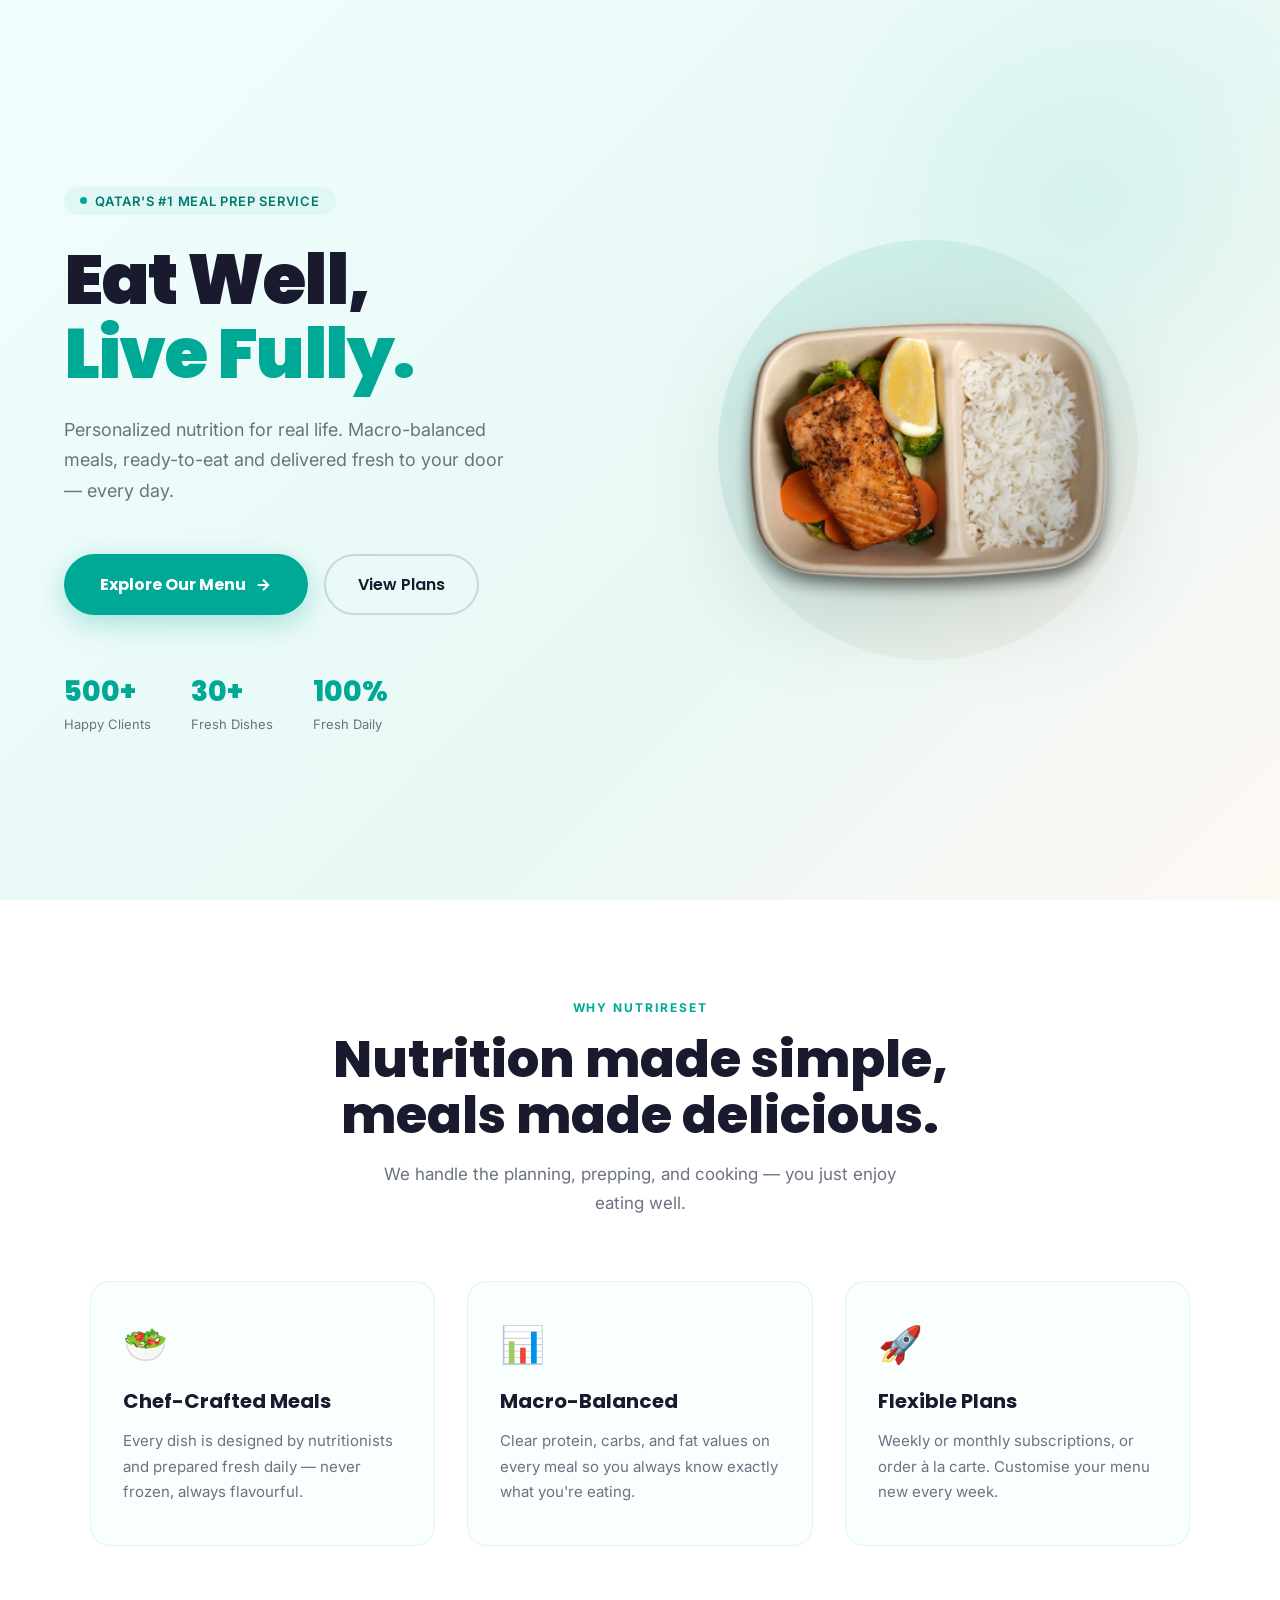
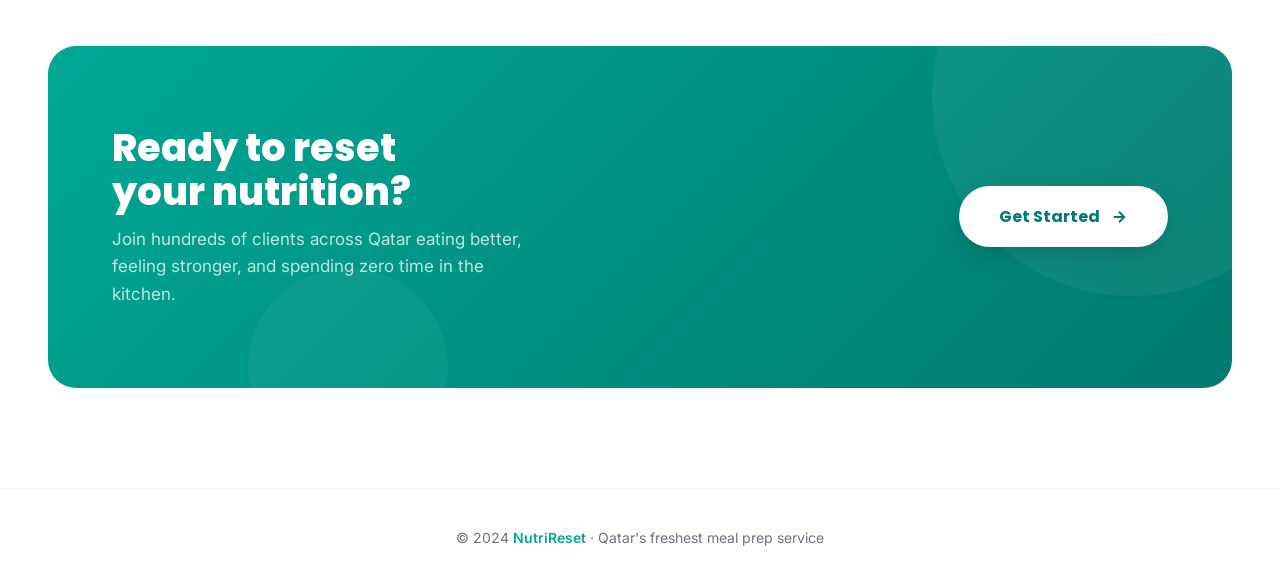
==== landing.html @ 5cccd3db "Add NutriReset landing page https://claude.ai/code/session_01FdaGLjfoJNo4gAf36YZTJv" ====
<!DOCTYPE html>
<html lang="en">
<head>
  <meta charset="UTF-8" />
  <meta name="viewport" content="width=device-width, initial-scale=1.0" />
  <title>NutriReset – Eat Well, Live Fully</title>
  <link href="https://fonts.googleapis.com/css2?family=Inter:wght@300;400;500;600;700;800&family=Poppins:wght@400;600;700;800;900&display=swap" rel="stylesheet" />
  <style>
    *, *::before, *::after { box-sizing: border-box; margin: 0; padding: 0; }

    :root {
      --teal:    #00A896;
      --teal-dk: #007A6E;
      --teal-lt: #E0F7F5;
      --orange:  #F4A261;
      --dark:    #1A1A2E;
      --gray:    #6B7280;
      --white:   #FFFFFF;
    }

    html { scroll-behavior: smooth; }

    body {
      font-family: 'Inter', sans-serif;
      color: var(--dark);
      background: var(--white);
      overflow-x: hidden;
    }

    h1, h2, h3 { font-family: 'Poppins', sans-serif; }

    /* ---- HERO ---- */
    .hero {
      min-height: 100vh;
      display: grid;
      grid-template-columns: 1fr 1fr;
      align-items: center;
      background: linear-gradient(135deg, #f0fffe 0%, #e8f8f5 60%, #fff8f3 100%);
      position: relative;
      overflow: hidden;
    }

    .hero::before {
      content: '';
      position: absolute;
      width: 600px; height: 600px;
      border-radius: 50%;
      background: radial-gradient(circle, rgba(0,168,150,0.08) 0%, transparent 70%);
      top: -100px; right: -100px;
      pointer-events: none;
    }

    .hero-content {
      padding: 100px 64px 80px;
      position: relative; z-index: 1;
    }

    .hero-tag {
      display: inline-flex;
      align-items: center;
      gap: 8px;
      background: var(--teal-lt);
      color: var(--teal-dk);
      font-size: 13px;
      font-weight: 600;
      letter-spacing: 0.06em;
      text-transform: uppercase;
      padding: 6px 16px;
      border-radius: 100px;
      margin-bottom: 28px;
    }

    .hero-tag::before {
      content: '';
      width: 7px; height: 7px;
      background: var(--teal);
      border-radius: 50%;
      animation: blink 2s infinite;
    }

    @keyframes blink {
      0%, 100% { opacity: 1; }
      50% { opacity: 0.3; }
    }

    .hero h1 {
      font-size: clamp(48px, 5.5vw, 80px);
      font-weight: 900;
      line-height: 1.05;
      letter-spacing: -1.5px;
      margin-bottom: 24px;
      color: var(--dark);
    }

    .hero h1 span { color: var(--teal); }

    .hero-sub {
      font-size: 18px;
      line-height: 1.7;
      color: var(--gray);
      max-width: 460px;
      margin-bottom: 48px;
    }

    .hero-cta {
      display: flex;
      gap: 16px;
      flex-wrap: wrap;
      margin-bottom: 56px;
    }

    .btn-primary {
      display: inline-flex;
      align-items: center;
      gap: 8px;
      background: var(--teal);
      color: var(--white);
      font-family: 'Poppins', sans-serif;
      font-size: 16px;
      font-weight: 700;
      padding: 16px 36px;
      border-radius: 100px;
      text-decoration: none;
      transition: background 0.2s, transform 0.2s, box-shadow 0.2s;
      box-shadow: 0 8px 28px rgba(0,168,150,0.3);
    }

    .btn-primary:hover {
      background: var(--teal-dk);
      transform: translateY(-2px);
      box-shadow: 0 12px 36px rgba(0,168,150,0.4);
    }

    .btn-primary svg { transition: transform 0.2s; }
    .btn-primary:hover svg { transform: translateX(4px); }

    .btn-outline {
      display: inline-flex;
      align-items: center;
      gap: 8px;
      background: transparent;
      color: var(--dark);
      font-family: 'Poppins', sans-serif;
      font-size: 16px;
      font-weight: 600;
      padding: 16px 32px;
      border-radius: 100px;
      border: 2px solid rgba(26,26,46,0.15);
      text-decoration: none;
      transition: border-color 0.2s, color 0.2s;
    }

    .btn-outline:hover { border-color: var(--teal); color: var(--teal); }

    .hero-stats {
      display: flex;
      gap: 40px;
    }

    .stat { text-align: left; }
    .stat strong {
      font-family: 'Poppins', sans-serif;
      font-size: 28px;
      font-weight: 800;
      color: var(--teal);
      display: block;
    }
    .stat span { font-size: 13px; color: var(--gray); }

    .hero-image {
      display: flex;
      align-items: center;
      justify-content: center;
      padding: 80px 64px 80px 0;
      position: relative;
    }

    .hero-image-bg {
      position: absolute;
      width: 420px; height: 420px;
      border-radius: 50%;
      background: linear-gradient(135deg, rgba(0,168,150,0.12), rgba(244,162,97,0.08));
    }

    .hero-food-photo {
      width: 100%;
      max-width: 480px;
      position: relative;
      z-index: 1;
      filter: drop-shadow(0 24px 48px rgba(0,0,0,0.14));
      animation: float 4s ease-in-out infinite;
    }

    @keyframes float {
      0%, 100% { transform: translateY(0); }
      50% { transform: translateY(-12px); }
    }

    /* ---- FEATURES ---- */
    .features {
      padding: 100px 48px;
      background: var(--white);
    }

    .features-inner {
      max-width: 1100px;
      margin: 0 auto;
      text-align: center;
    }

    .section-label {
      font-size: 12px;
      font-weight: 700;
      letter-spacing: 0.16em;
      text-transform: uppercase;
      color: var(--teal);
      margin-bottom: 16px;
    }

    .section-title {
      font-family: 'Poppins', sans-serif;
      font-size: clamp(32px, 4vw, 52px);
      font-weight: 800;
      line-height: 1.1;
      color: var(--dark);
      margin-bottom: 16px;
    }

    .section-sub {
      font-size: 17px;
      color: var(--gray);
      max-width: 520px;
      margin: 0 auto 64px;
      line-height: 1.7;
    }

    .features-grid {
      display: grid;
      grid-template-columns: repeat(3, 1fr);
      gap: 32px;
    }

    .feature-card {
      background: #f8fffe;
      border: 1px solid rgba(0,168,150,0.1);
      border-radius: 20px;
      padding: 40px 32px;
      text-align: left;
      transition: transform 0.2s, box-shadow 0.2s;
    }

    .feature-card:hover {
      transform: translateY(-6px);
      box-shadow: 0 20px 48px rgba(0,168,150,0.12);
    }

    .feature-icon {
      font-size: 36px;
      margin-bottom: 20px;
      display: block;
    }

    .feature-card h3 {
      font-size: 20px;
      font-weight: 700;
      margin-bottom: 12px;
      color: var(--dark);
    }

    .feature-card p {
      font-size: 15px;
      line-height: 1.7;
      color: var(--gray);
    }

    /* ---- CTA BANNER ---- */
    .cta-banner {
      margin: 0 48px 100px;
      background: linear-gradient(135deg, var(--teal) 0%, var(--teal-dk) 100%);
      border-radius: 28px;
      padding: 80px 64px;
      display: flex;
      align-items: center;
      justify-content: space-between;
      gap: 40px;
      position: relative;
      overflow: hidden;
    }

    .cta-banner::before {
      content: '';
      position: absolute;
      width: 400px; height: 400px;
      border-radius: 50%;
      background: rgba(255,255,255,0.05);
      top: -150px; right: -100px;
    }

    .cta-banner::after {
      content: '';
      position: absolute;
      width: 200px; height: 200px;
      border-radius: 50%;
      background: rgba(255,255,255,0.04);
      bottom: -80px; left: 200px;
    }

    .cta-text { position: relative; z-index: 1; }

    .cta-text h2 {
      font-size: clamp(28px, 3vw, 44px);
      font-weight: 800;
      color: var(--white);
      line-height: 1.15;
      margin-bottom: 12px;
    }

    .cta-text p {
      font-size: 17px;
      color: rgba(255,255,255,0.75);
      max-width: 420px;
      line-height: 1.6;
    }

    .cta-banner .btn-white {
      display: inline-flex;
      align-items: center;
      gap: 10px;
      background: var(--white);
      color: var(--teal-dk);
      font-family: 'Poppins', sans-serif;
      font-size: 16px;
      font-weight: 700;
      padding: 18px 40px;
      border-radius: 100px;
      text-decoration: none;
      white-space: nowrap;
      position: relative; z-index: 1;
      transition: transform 0.2s, box-shadow 0.2s;
      box-shadow: 0 8px 24px rgba(0,0,0,0.15);
      flex-shrink: 0;
    }

    .cta-banner .btn-white:hover {
      transform: translateY(-2px);
      box-shadow: 0 14px 36px rgba(0,0,0,0.2);
    }

    /* ---- FOOTER ---- */
    footer {
      text-align: center;
      padding: 40px 24px;
      color: var(--gray);
      font-size: 14px;
      border-top: 1px solid rgba(0,0,0,0.06);
    }

    footer span { color: var(--teal); font-weight: 600; }

    /* ---- RESPONSIVE ---- */
    @media (max-width: 900px) {
      .hero {
        grid-template-columns: 1fr;
        text-align: center;
      }
      .hero-content { padding: 100px 24px 48px; }
      .hero-sub { margin-left: auto; margin-right: auto; }
      .hero-cta { justify-content: center; }
      .hero-stats { justify-content: center; }
      .hero-image { padding: 0 24px 60px; }
      .hero-image-bg { width: 280px; height: 280px; }
      .features { padding: 80px 24px; }
      .features-grid { grid-template-columns: 1fr; gap: 20px; }
      .cta-banner {
        margin: 0 24px 80px;
        flex-direction: column;
        text-align: center;
        padding: 56px 32px;
      }
      .cta-text p { margin: 0 auto; }
    }
  </style>
</head>
<body>

<!-- HERO -->
<section class="hero">
  <div class="hero-content">
    <div class="hero-tag">Qatar's #1 Meal Prep Service</div>
    <h1>Eat Well,<br /><span>Live Fully.</span></h1>
    <p class="hero-sub">Personalized nutrition for real life. Macro-balanced meals, ready-to-eat and delivered fresh to your door — every day.</p>
    <div class="hero-cta">
      <a href="nutireset.html" class="btn-primary">
        Explore Our Menu
        <svg width="18" height="18" fill="none" stroke="currentColor" stroke-width="2.5" viewBox="0 0 24 24"><path d="M5 12h14M12 5l7 7-7 7"/></svg>
      </a>
      <a href="nutireset.html#subscriptions" class="btn-outline">View Plans</a>
    </div>
    <div class="hero-stats">
      <div class="stat"><strong>500+</strong><span>Happy Clients</span></div>
      <div class="stat"><strong>30+</strong><span>Fresh Dishes</span></div>
      <div class="stat"><strong>100%</strong><span>Fresh Daily</span></div>
    </div>
  </div>

  <div class="hero-image">
    <div class="hero-image-bg"></div>
    <img src="images/Grilled%20salmon%20with%20rice%20%26%20vegetables.png" alt="Fresh macro-balanced meal" class="hero-food-photo" />
  </div>
</section>

<!-- FEATURES -->
<section class="features">
  <div class="features-inner">
    <div class="section-label">Why NutriReset</div>
    <h2 class="section-title">Nutrition made simple,<br />meals made delicious.</h2>
    <p class="section-sub">We handle the planning, prepping, and cooking — you just enjoy eating well.</p>

    <div class="features-grid">
      <div class="feature-card">
        <span class="feature-icon">🥗</span>
        <h3>Chef-Crafted Meals</h3>
        <p>Every dish is designed by nutritionists and prepared fresh daily — never frozen, always flavourful.</p>
      </div>
      <div class="feature-card">
        <span class="feature-icon">📊</span>
        <h3>Macro-Balanced</h3>
        <p>Clear protein, carbs, and fat values on every meal so you always know exactly what you're eating.</p>
      </div>
      <div class="feature-card">
        <span class="feature-icon">🚀</span>
        <h3>Flexible Plans</h3>
        <p>Weekly or monthly subscriptions, or order à la carte. Customise your menu new every week.</p>
      </div>
    </div>
  </div>
</section>

<!-- CTA BANNER -->
<div class="cta-banner">
  <div class="cta-text">
    <h2>Ready to reset<br />your nutrition?</h2>
    <p>Join hundreds of clients across Qatar eating better, feeling stronger, and spending zero time in the kitchen.</p>
  </div>
  <a href="nutireset.html" class="btn-white">
    Get Started
    <svg width="18" height="18" fill="none" stroke="currentColor" stroke-width="2.5" viewBox="0 0 24 24"><path d="M5 12h14M12 5l7 7-7 7"/></svg>
  </a>
</div>

<!-- FOOTER -->
<footer>
  <p>© 2024 <span>NutriReset</span> · Qatar's freshest meal prep service</p>
</footer>

</body>
</html>
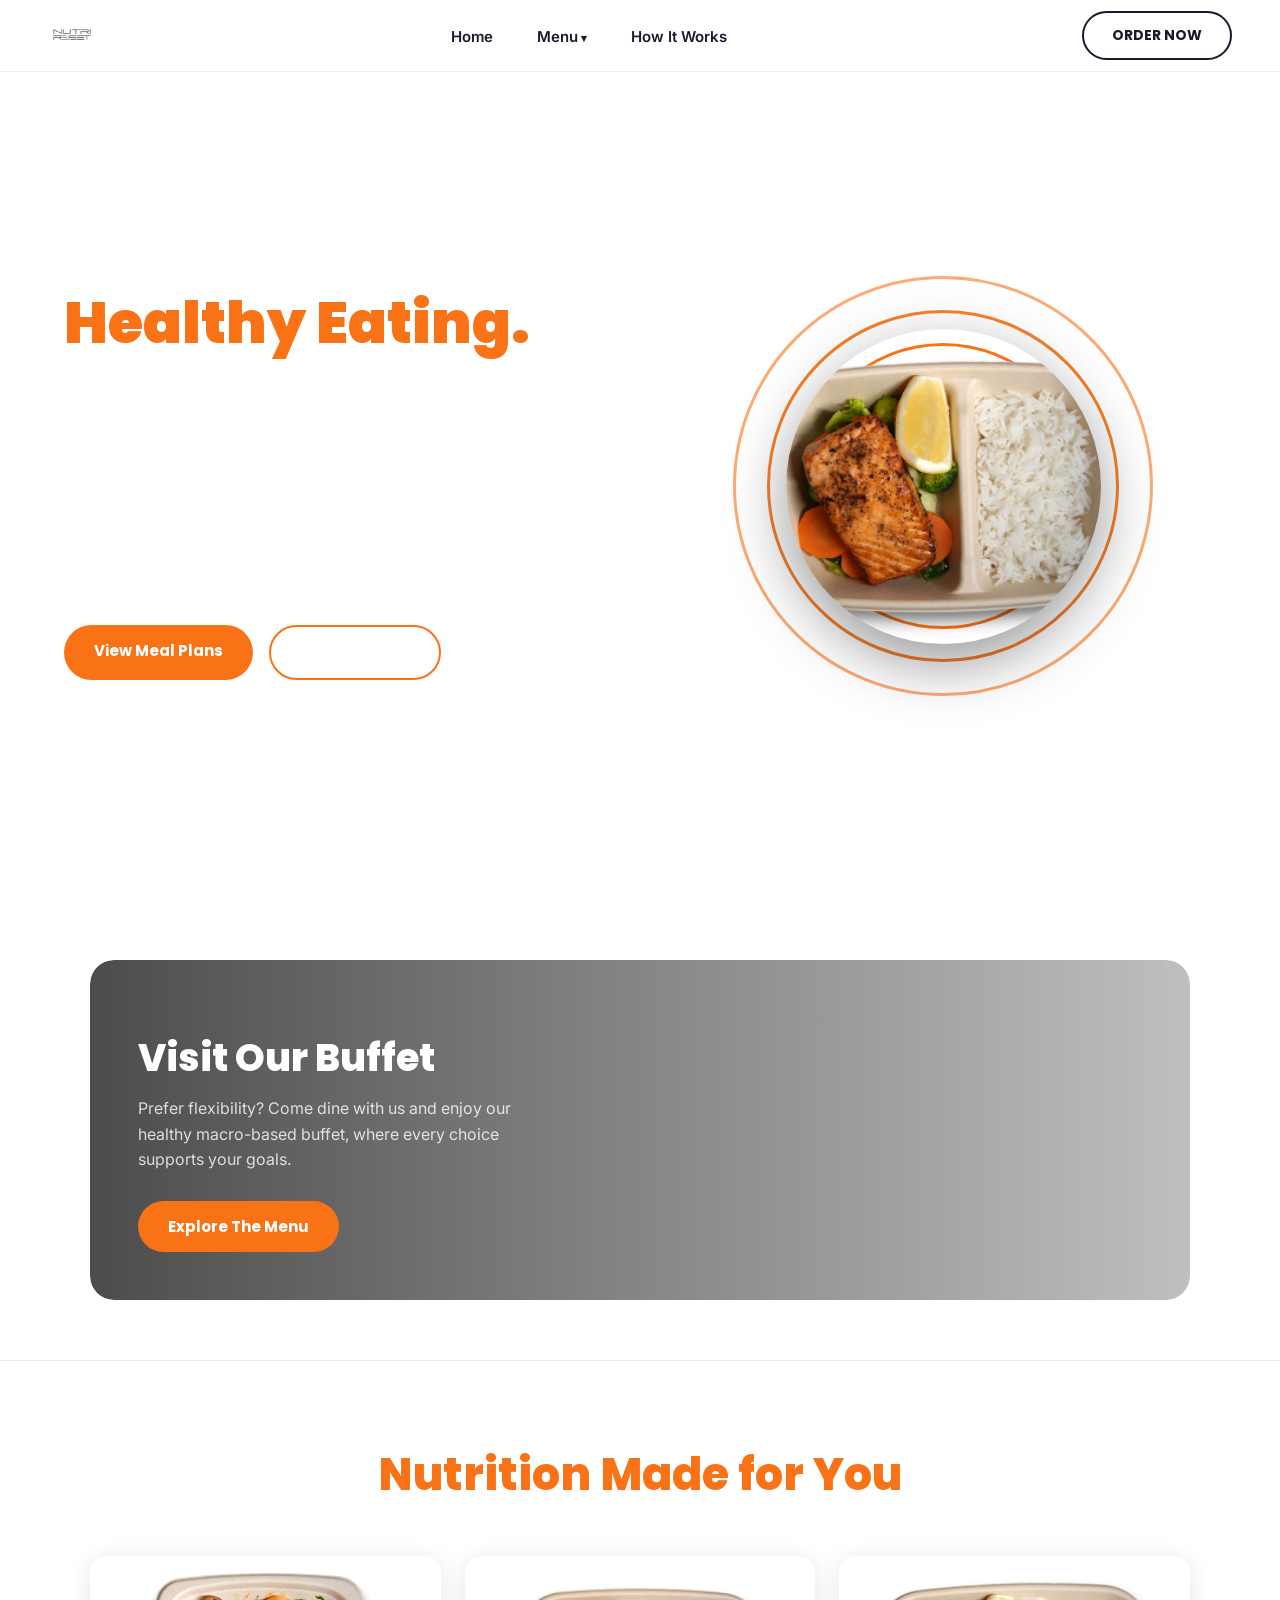
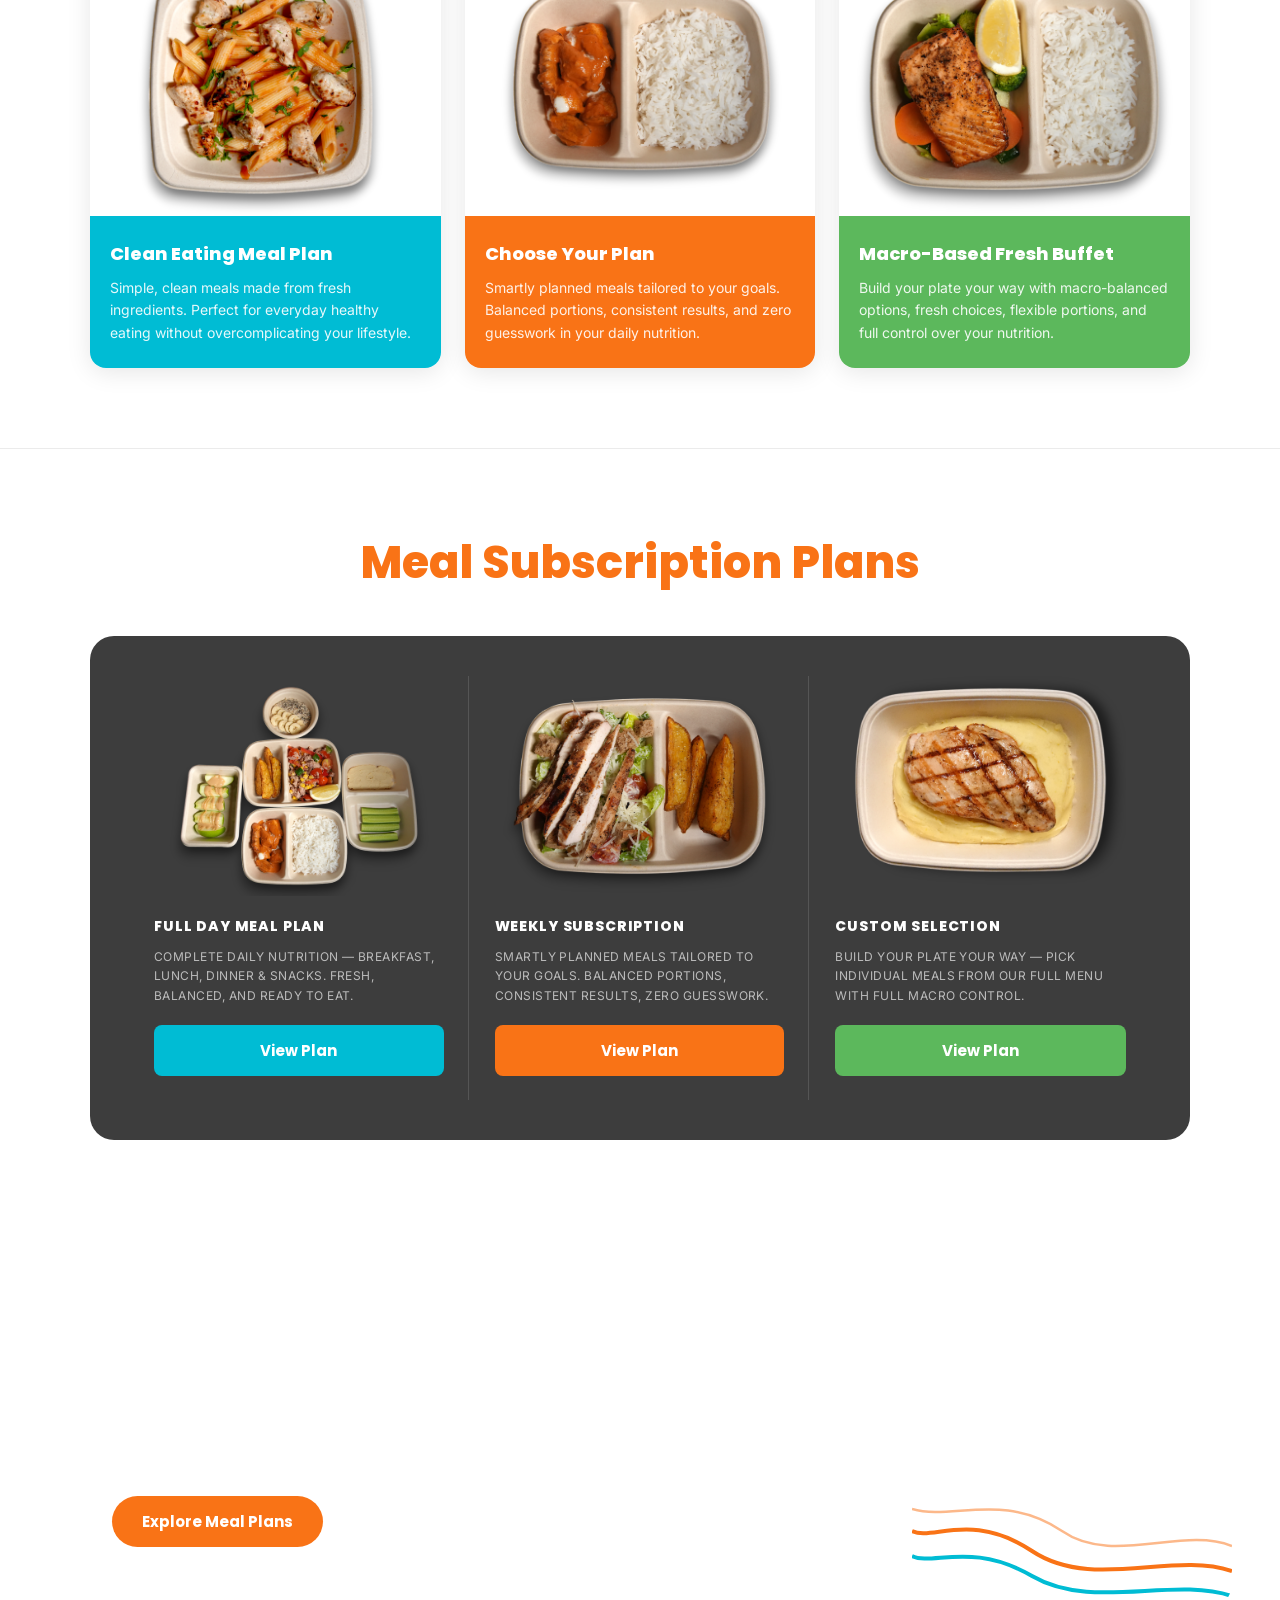
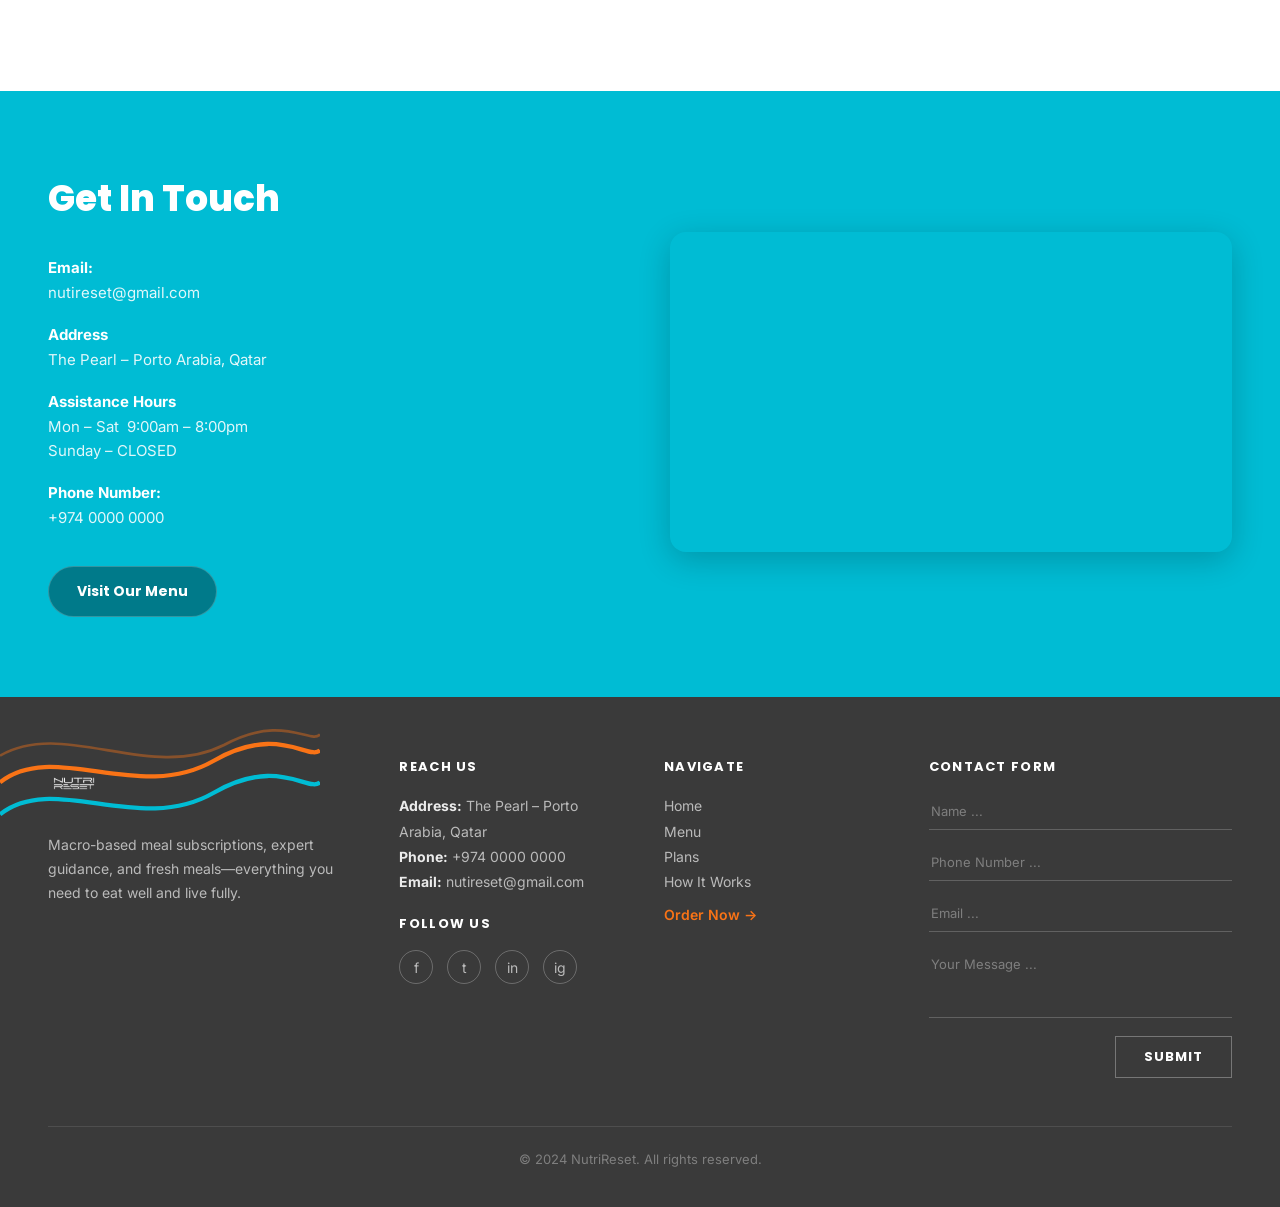
==== commit 9b20c2ec: "Rebuild landing page following ResetHub reference structure https://claude.ai/code/session_01FdaGLjf" ====
--- a/landing.html
+++ b/landing.html
@@ -3,454 +3,798 @@
 <head>
   <meta charset="UTF-8" />
   <meta name="viewport" content="width=device-width, initial-scale=1.0" />
-  <title>NutriReset – Eat Well, Live Fully</title>
+  <title>NutriReset – Healthy Eating. Smart Nutrition. Real Results.</title>
   <link href="https://fonts.googleapis.com/css2?family=Inter:wght@300;400;500;600;700;800&family=Poppins:wght@400;600;700;800;900&display=swap" rel="stylesheet" />
   <style>
     *, *::before, *::after { box-sizing: border-box; margin: 0; padding: 0; }
 
     :root {
-      --teal:    #00A896;
-      --teal-dk: #007A6E;
-      --teal-lt: #E0F7F5;
-      --orange:  #F4A261;
+      --orange:  #F97316;
+      --orange-dk: #EA6A00;
+      --teal:    #00BCD4;
+      --teal-dk: #00A896;
       --dark:    #1A1A2E;
       --gray:    #6B7280;
       --white:   #FFFFFF;
+      --dark-card: #3d3d3d;
     }
 
     html { scroll-behavior: smooth; }
-
-    body {
-      font-family: 'Inter', sans-serif;
+    body { font-family: 'Inter', sans-serif; color: var(--dark); background: var(--white); overflow-x: hidden; }
+    h1, h2, h3, h4 { font-family: 'Poppins', sans-serif; }
+
+    /* ===== NAVBAR ===== */
+    .navbar {
+      position: fixed; top: 0; left: 0; right: 0; z-index: 1000;
+      background: rgba(255,255,255,0.97);
+      backdrop-filter: blur(10px);
+      border-bottom: 1px solid rgba(0,0,0,0.07);
+      padding: 0 48px;
+      height: 72px;
+      display: flex; align-items: center; justify-content: space-between;
+    }
+
+    .nav-logo img { height: 48px; width: auto; }
+
+    .nav-links {
+      display: flex; align-items: center; gap: 44px;
+      list-style: none;
+    }
+
+    .nav-links a {
+      text-decoration: none;
+      font-size: 15px; font-weight: 600;
       color: var(--dark);
+      transition: color .2s;
+    }
+
+    .nav-links a:hover { color: var(--orange); }
+
+    .nav-links .dropdown { position: relative; }
+    .nav-links .dropdown > a::after { content: ' ▾'; font-size: 11px; }
+
+    .nav-links .dropdown-menu {
+      display: none;
+      position: absolute; top: 100%; left: 0;
       background: var(--white);
-      overflow-x: hidden;
-    }
-
-    h1, h2, h3 { font-family: 'Poppins', sans-serif; }
-
-    /* ---- HERO ---- */
+      border: 1px solid rgba(0,0,0,0.08);
+      border-radius: 10px;
+      min-width: 180px;
+      padding: 8px 0;
+      box-shadow: 0 8px 32px rgba(0,0,0,0.1);
+    }
+
+    .nav-links .dropdown:hover .dropdown-menu { display: block; }
+
+    .nav-links .dropdown-menu a {
+      display: block; padding: 10px 20px;
+      font-size: 14px;
+    }
+
+    .btn-book {
+      font-family: 'Poppins', sans-serif;
+      font-size: 14px; font-weight: 700;
+      padding: 12px 28px;
+      border: 2.5px solid var(--dark);
+      border-radius: 100px;
+      text-decoration: none;
+      color: var(--dark);
+      transition: background .2s, color .2s;
+      white-space: nowrap;
+    }
+
+    .btn-book:hover { background: var(--dark); color: var(--white); }
+
+    /* ===== HERO ===== */
     .hero {
       min-height: 100vh;
+      position: relative;
+      display: flex; align-items: center;
+      overflow: hidden;
+      padding-top: 72px;
+    }
+
+    .hero-bg {
+      position: absolute; inset: 0;
+      background-image: url('images/3O1A3432.jpg');
+      background-size: cover;
+      background-position: center;
+      filter: brightness(0.45);
+    }
+
+    .hero-inner {
+      position: relative; z-index: 1;
+      width: 100%;
+      max-width: 1280px; margin: 0 auto;
+      padding: 80px 64px;
+      display: grid; grid-template-columns: 1fr 1fr;
+      align-items: center; gap: 60px;
+    }
+
+    .hero-text h1 {
+      font-size: clamp(40px, 4.5vw, 64px);
+      font-weight: 900;
+      line-height: 1.1;
+      color: var(--white);
+      margin-bottom: 20px;
+    }
+
+    .hero-text h1 span { color: var(--orange); }
+
+    .hero-text p {
+      font-size: 17px; line-height: 1.7;
+      color: rgba(255,255,255,0.82);
+      max-width: 440px;
+      margin-bottom: 36px;
+    }
+
+    .hero-btns { display: flex; gap: 16px; flex-wrap: wrap; }
+
+    .btn-orange {
+      display: inline-block;
+      background: var(--orange);
+      color: var(--white);
+      font-family: 'Poppins', sans-serif;
+      font-size: 15px; font-weight: 700;
+      padding: 14px 30px;
+      border-radius: 100px;
+      text-decoration: none;
+      transition: background .2s, transform .2s;
+    }
+
+    .btn-orange:hover { background: var(--orange-dk); transform: translateY(-2px); }
+
+    .btn-orange-outline {
+      display: inline-block;
+      background: transparent;
+      color: var(--white);
+      border: 2px solid var(--orange);
+      font-family: 'Poppins', sans-serif;
+      font-size: 15px; font-weight: 700;
+      padding: 14px 30px;
+      border-radius: 100px;
+      text-decoration: none;
+      transition: background .2s, color .2s;
+    }
+
+    .btn-orange-outline:hover { background: var(--orange); color: var(--white); }
+
+    .hero-image-wrap {
+      display: flex; align-items: center; justify-content: center;
+      position: relative;
+    }
+
+    .hero-circle-rings {
+      position: relative; width: 420px; height: 420px;
+      display: flex; align-items: center; justify-content: center;
+    }
+
+    .hero-circle-rings::before,
+    .hero-circle-rings::after {
+      content: '';
+      position: absolute;
+      border-radius: 50%;
+      border: 3px solid var(--orange);
+    }
+
+    .hero-circle-rings::before { width: 100%; height: 100%; opacity: 0.6; }
+    .hero-circle-rings::after  { width: 84%; height: 84%; opacity: 0.9; }
+
+    .hero-circle-rings .ring-inner {
+      position: absolute;
+      width: 68%; height: 68%;
+      border-radius: 50%;
+      border: 3px solid var(--orange);
+      opacity: 1;
+    }
+
+    .hero-food-img {
+      width: 75%; height: 75%;
+      object-fit: cover;
+      border-radius: 50%;
+      position: relative; z-index: 1;
+      box-shadow: 0 20px 60px rgba(0,0,0,0.4);
+    }
+
+    /* ===== BUFFET CARD ===== */
+    .buffet-preview {
+      padding: 60px 48px;
+      background: var(--white);
+    }
+
+    .buffet-preview-card {
+      max-width: 1100px; margin: 0 auto;
+      border-radius: 24px;
+      overflow: hidden;
+      position: relative;
+      min-height: 340px;
+      display: flex; align-items: flex-end;
+      background-image: url('images/buffet photo 1.jpg');
+      background-size: cover;
+      background-position: center;
+    }
+
+    .buffet-preview-card::before {
+      content: '';
+      position: absolute; inset: 0;
+      background: linear-gradient(to right, rgba(0,0,0,0.7) 0%, rgba(0,0,0,0.25) 100%);
+      border-radius: 24px;
+    }
+
+    .buffet-preview-text {
+      position: relative; z-index: 1;
+      padding: 48px;
+      color: var(--white);
+    }
+
+    .buffet-preview-text h2 {
+      font-size: 38px; font-weight: 800;
+      margin-bottom: 10px;
+    }
+
+    .buffet-preview-text p {
+      font-size: 16px; line-height: 1.6;
+      color: rgba(255,255,255,0.8);
+      max-width: 380px;
+      margin-bottom: 28px;
+    }
+
+    /* ===== GUIDANCE SECTION ===== */
+    .guidance {
+      padding: 80px 48px;
+      border-top: 1px solid rgba(0,0,0,0.08);
+    }
+
+    .guidance h2 {
+      text-align: center;
+      font-size: clamp(28px, 3.5vw, 46px);
+      font-weight: 800;
+      color: var(--orange);
+      margin-bottom: 48px;
+    }
+
+    .guidance-grid {
+      display: grid;
+      grid-template-columns: repeat(3, 1fr);
+      gap: 24px;
+      max-width: 1100px; margin: 0 auto;
+    }
+
+    .guidance-card {
+      border-radius: 16px;
+      overflow: hidden;
+      box-shadow: 0 4px 24px rgba(0,0,0,0.1);
+    }
+
+    .guidance-card img {
+      width: 100%; height: 260px;
+      object-fit: cover; object-position: top;
+      display: block;
+    }
+
+    .guidance-card-body {
+      padding: 24px 20px;
+    }
+
+    .guidance-card:nth-child(1) .guidance-card-body { background: var(--teal); }
+    .guidance-card:nth-child(2) .guidance-card-body { background: var(--orange); }
+    .guidance-card:nth-child(3) .guidance-card-body { background: #5cb85c; }
+
+    .guidance-card-body h3 {
+      font-size: 18px; font-weight: 800;
+      color: var(--white);
+      margin-bottom: 10px;
+    }
+
+    .guidance-card-body p {
+      font-size: 14px; line-height: 1.6;
+      color: rgba(255,255,255,0.9);
+    }
+
+    /* ===== NUTRITION PLANS ===== */
+    .nutrition {
+      padding: 80px 48px;
+      border-top: 1px solid rgba(0,0,0,0.08);
+    }
+
+    .nutrition h2 {
+      text-align: center;
+      font-size: clamp(28px, 3.5vw, 46px);
+      font-weight: 800;
+      color: var(--orange);
+      margin-bottom: 40px;
+    }
+
+    .nutrition-container {
+      max-width: 1100px; margin: 0 auto;
+      background: var(--dark-card);
+      border-radius: 24px;
+      padding: 40px;
+      display: grid;
+      grid-template-columns: repeat(3, 1fr);
+      gap: 2px;
+    }
+
+    .nutrition-divider {
+      width: 1px; background: rgba(255,255,255,0.15);
+    }
+
+    .plan-card {
+      padding: 0 24px 24px;
+      display: flex; flex-direction: column;
+    }
+
+    .plan-card:not(:last-child) {
+      border-right: 1px solid rgba(255,255,255,0.12);
+    }
+
+    .plan-card img {
+      width: 100%; height: 220px;
+      object-fit: cover;
+      border-radius: 12px;
+      margin-bottom: 20px;
+    }
+
+    .plan-card h3 {
+      font-size: 14px; font-weight: 800;
+      text-transform: uppercase;
+      letter-spacing: 0.06em;
+      color: var(--white);
+      margin-bottom: 10px;
+    }
+
+    .plan-card p {
+      font-size: 12px; line-height: 1.6;
+      color: rgba(255,255,255,0.65);
+      text-transform: uppercase;
+      letter-spacing: 0.04em;
+      flex: 1;
+      margin-bottom: 20px;
+    }
+
+    .btn-plan {
+      display: block; text-align: center;
+      font-family: 'Poppins', sans-serif;
+      font-size: 15px; font-weight: 700;
+      padding: 14px;
+      border-radius: 8px;
+      text-decoration: none;
+      color: var(--white);
+      transition: opacity .2s;
+    }
+
+    .btn-plan:hover { opacity: 0.85; }
+    .btn-plan.teal   { background: var(--teal); }
+    .btn-plan.orange { background: var(--orange); }
+    .btn-plan.green  { background: #5cb85c; }
+
+    /* ===== CTA BANNER ===== */
+    .cta-banner {
+      margin: 0 48px 80px;
+      border-radius: 28px;
+      overflow: hidden;
+      position: relative;
+      min-height: 320px;
+      display: flex; align-items: center;
+    }
+
+    .cta-banner-bg {
+      position: absolute; inset: 0;
+      background-image: url('images/buffet option 2.jpg');
+      background-size: cover; background-position: center;
+      filter: brightness(0.38);
+    }
+
+    .cta-banner-inner {
+      position: relative; z-index: 1;
+      padding: 64px;
+      max-width: 560px;
+    }
+
+    .cta-banner-inner h2 {
+      font-size: 38px; font-weight: 800;
+      color: var(--white); margin-bottom: 12px;
+    }
+
+    .cta-banner-inner .cta-sub {
+      font-size: 16px; font-weight: 700;
+      color: var(--white); margin-bottom: 8px;
+    }
+
+    .cta-banner-inner p {
+      font-size: 15px; line-height: 1.7;
+      color: rgba(255,255,255,0.8);
+      margin-bottom: 32px;
+    }
+
+    .cta-waves {
+      position: absolute; right: 0; bottom: 0;
+      width: 320px; height: 200px;
+      z-index: 1; pointer-events: none;
+    }
+
+    /* ===== CONTACT ===== */
+    .contact {
+      background: var(--teal);
+      padding: 80px 48px;
       display: grid;
       grid-template-columns: 1fr 1fr;
+      gap: 60px;
       align-items: center;
-      background: linear-gradient(135deg, #f0fffe 0%, #e8f8f5 60%, #fff8f3 100%);
+    }
+
+    .contact-info h2 {
+      font-size: 36px; font-weight: 800;
+      color: var(--white); margin-bottom: 32px;
+    }
+
+    .contact-info .info-row {
+      margin-bottom: 20px;
+    }
+
+    .contact-info .info-row strong {
+      display: block;
+      font-size: 15px; font-weight: 700;
+      color: var(--white); margin-bottom: 4px;
+    }
+
+    .contact-info .info-row span {
+      font-size: 15px; color: rgba(255,255,255,0.88);
+      line-height: 1.6;
+    }
+
+    .btn-dark {
+      display: inline-block;
+      background: rgba(0,0,0,0.35);
+      color: var(--white);
+      font-family: 'Poppins', sans-serif;
+      font-size: 14px; font-weight: 700;
+      padding: 14px 28px;
+      border-radius: 100px;
+      text-decoration: none;
+      margin-top: 16px;
+      border: 1px solid rgba(255,255,255,0.2);
+      transition: background .2s;
+    }
+
+    .btn-dark:hover { background: rgba(0,0,0,0.55); }
+
+    .contact-map iframe {
+      width: 100%; height: 320px;
+      border-radius: 16px;
+      border: none;
+      box-shadow: 0 8px 32px rgba(0,0,0,0.2);
+    }
+
+    /* ===== FOOTER ===== */
+    footer {
+      background: #3a3a3a;
+      padding: 60px 48px 40px;
       position: relative;
       overflow: hidden;
     }
 
-    .hero::before {
-      content: '';
-      position: absolute;
-      width: 600px; height: 600px;
+    .footer-waves {
+      position: absolute; top: 0; left: 0;
+      width: 320px; pointer-events: none;
+    }
+
+    .footer-grid {
+      position: relative; z-index: 1;
+      display: grid;
+      grid-template-columns: 1.4fr 1fr 1fr 1.4fr;
+      gap: 48px;
+      margin-bottom: 48px;
+    }
+
+    .footer-brand img { height: 52px; margin-bottom: 20px; filter: brightness(0) invert(1); }
+
+    .footer-brand p {
+      font-size: 14px; line-height: 1.7;
+      color: rgba(255,255,255,0.65);
+    }
+
+    .footer-col h4 {
+      font-size: 13px; font-weight: 700;
+      letter-spacing: 0.1em; text-transform: uppercase;
+      color: var(--white); margin-bottom: 16px;
+    }
+
+    .footer-col p, .footer-col a {
+      font-size: 14px; line-height: 1.8;
+      color: rgba(255,255,255,0.65);
+      text-decoration: none; display: block;
+      transition: color .2s;
+    }
+
+    .footer-col a:hover { color: var(--orange); }
+
+    .footer-social { display: flex; gap: 14px; margin-top: 14px; }
+
+    .footer-social a {
+      width: 34px; height: 34px;
+      border: 1px solid rgba(255,255,255,0.25);
       border-radius: 50%;
-      background: radial-gradient(circle, rgba(0,168,150,0.08) 0%, transparent 70%);
-      top: -100px; right: -100px;
-      pointer-events: none;
-    }
-
-    .hero-content {
-      padding: 100px 64px 80px;
+      display: flex; align-items: center; justify-content: center;
+      color: rgba(255,255,255,0.65);
+      font-size: 14px;
+      transition: border-color .2s, color .2s;
+    }
+
+    .footer-social a:hover { border-color: var(--orange); color: var(--orange); }
+
+    .footer-form input,
+    .footer-form textarea {
+      width: 100%;
+      background: transparent;
+      border: none;
+      border-bottom: 1px solid rgba(255,255,255,0.2);
+      padding: 10px 2px;
+      font-size: 13px;
+      color: var(--white);
+      margin-bottom: 14px;
+      outline: none;
+      font-family: 'Inter', sans-serif;
+    }
+
+    .footer-form input::placeholder,
+    .footer-form textarea::placeholder { color: rgba(255,255,255,0.35); }
+
+    .footer-form textarea { height: 72px; resize: none; }
+
+    .footer-form button {
+      background: transparent;
+      border: 1px solid rgba(255,255,255,0.3);
+      color: var(--white);
+      font-family: 'Poppins', sans-serif;
+      font-size: 13px; font-weight: 700;
+      letter-spacing: 0.08em;
+      padding: 10px 28px;
+      cursor: pointer;
+      float: right;
+      transition: background .2s;
+    }
+
+    .footer-form button:hover { background: rgba(255,255,255,0.1); }
+
+    .footer-bottom {
       position: relative; z-index: 1;
-    }
-
-    .hero-tag {
-      display: inline-flex;
-      align-items: center;
-      gap: 8px;
-      background: var(--teal-lt);
-      color: var(--teal-dk);
+      border-top: 1px solid rgba(255,255,255,0.1);
+      padding-top: 24px;
+      text-align: center;
       font-size: 13px;
-      font-weight: 600;
-      letter-spacing: 0.06em;
-      text-transform: uppercase;
-      padding: 6px 16px;
-      border-radius: 100px;
-      margin-bottom: 28px;
-    }
-
-    .hero-tag::before {
-      content: '';
-      width: 7px; height: 7px;
-      background: var(--teal);
-      border-radius: 50%;
-      animation: blink 2s infinite;
-    }
-
-    @keyframes blink {
-      0%, 100% { opacity: 1; }
-      50% { opacity: 0.3; }
-    }
-
-    .hero h1 {
-      font-size: clamp(48px, 5.5vw, 80px);
-      font-weight: 900;
-      line-height: 1.05;
-      letter-spacing: -1.5px;
-      margin-bottom: 24px;
-      color: var(--dark);
-    }
-
-    .hero h1 span { color: var(--teal); }
-
-    .hero-sub {
-      font-size: 18px;
-      line-height: 1.7;
-      color: var(--gray);
-      max-width: 460px;
-      margin-bottom: 48px;
-    }
-
-    .hero-cta {
-      display: flex;
-      gap: 16px;
-      flex-wrap: wrap;
-      margin-bottom: 56px;
-    }
-
-    .btn-primary {
-      display: inline-flex;
-      align-items: center;
-      gap: 8px;
-      background: var(--teal);
-      color: var(--white);
-      font-family: 'Poppins', sans-serif;
-      font-size: 16px;
-      font-weight: 700;
-      padding: 16px 36px;
-      border-radius: 100px;
-      text-decoration: none;
-      transition: background 0.2s, transform 0.2s, box-shadow 0.2s;
-      box-shadow: 0 8px 28px rgba(0,168,150,0.3);
-    }
-
-    .btn-primary:hover {
-      background: var(--teal-dk);
-      transform: translateY(-2px);
-      box-shadow: 0 12px 36px rgba(0,168,150,0.4);
-    }
-
-    .btn-primary svg { transition: transform 0.2s; }
-    .btn-primary:hover svg { transform: translateX(4px); }
-
-    .btn-outline {
-      display: inline-flex;
-      align-items: center;
-      gap: 8px;
-      background: transparent;
-      color: var(--dark);
-      font-family: 'Poppins', sans-serif;
-      font-size: 16px;
-      font-weight: 600;
-      padding: 16px 32px;
-      border-radius: 100px;
-      border: 2px solid rgba(26,26,46,0.15);
-      text-decoration: none;
-      transition: border-color 0.2s, color 0.2s;
-    }
-
-    .btn-outline:hover { border-color: var(--teal); color: var(--teal); }
-
-    .hero-stats {
-      display: flex;
-      gap: 40px;
-    }
-
-    .stat { text-align: left; }
-    .stat strong {
-      font-family: 'Poppins', sans-serif;
-      font-size: 28px;
-      font-weight: 800;
-      color: var(--teal);
-      display: block;
-    }
-    .stat span { font-size: 13px; color: var(--gray); }
-
-    .hero-image {
-      display: flex;
-      align-items: center;
-      justify-content: center;
-      padding: 80px 64px 80px 0;
-      position: relative;
-    }
-
-    .hero-image-bg {
-      position: absolute;
-      width: 420px; height: 420px;
-      border-radius: 50%;
-      background: linear-gradient(135deg, rgba(0,168,150,0.12), rgba(244,162,97,0.08));
-    }
-
-    .hero-food-photo {
-      width: 100%;
-      max-width: 480px;
-      position: relative;
-      z-index: 1;
-      filter: drop-shadow(0 24px 48px rgba(0,0,0,0.14));
-      animation: float 4s ease-in-out infinite;
-    }
-
-    @keyframes float {
-      0%, 100% { transform: translateY(0); }
-      50% { transform: translateY(-12px); }
-    }
-
-    /* ---- FEATURES ---- */
-    .features {
-      padding: 100px 48px;
-      background: var(--white);
-    }
-
-    .features-inner {
-      max-width: 1100px;
-      margin: 0 auto;
-      text-align: center;
-    }
-
-    .section-label {
-      font-size: 12px;
-      font-weight: 700;
-      letter-spacing: 0.16em;
-      text-transform: uppercase;
-      color: var(--teal);
-      margin-bottom: 16px;
-    }
-
-    .section-title {
-      font-family: 'Poppins', sans-serif;
-      font-size: clamp(32px, 4vw, 52px);
-      font-weight: 800;
-      line-height: 1.1;
-      color: var(--dark);
-      margin-bottom: 16px;
-    }
-
-    .section-sub {
-      font-size: 17px;
-      color: var(--gray);
-      max-width: 520px;
-      margin: 0 auto 64px;
-      line-height: 1.7;
-    }
-
-    .features-grid {
-      display: grid;
-      grid-template-columns: repeat(3, 1fr);
-      gap: 32px;
-    }
-
-    .feature-card {
-      background: #f8fffe;
-      border: 1px solid rgba(0,168,150,0.1);
-      border-radius: 20px;
-      padding: 40px 32px;
-      text-align: left;
-      transition: transform 0.2s, box-shadow 0.2s;
-    }
-
-    .feature-card:hover {
-      transform: translateY(-6px);
-      box-shadow: 0 20px 48px rgba(0,168,150,0.12);
-    }
-
-    .feature-icon {
-      font-size: 36px;
-      margin-bottom: 20px;
-      display: block;
-    }
-
-    .feature-card h3 {
-      font-size: 20px;
-      font-weight: 700;
-      margin-bottom: 12px;
-      color: var(--dark);
-    }
-
-    .feature-card p {
-      font-size: 15px;
-      line-height: 1.7;
-      color: var(--gray);
-    }
-
-    /* ---- CTA BANNER ---- */
-    .cta-banner {
-      margin: 0 48px 100px;
-      background: linear-gradient(135deg, var(--teal) 0%, var(--teal-dk) 100%);
-      border-radius: 28px;
-      padding: 80px 64px;
-      display: flex;
-      align-items: center;
-      justify-content: space-between;
-      gap: 40px;
-      position: relative;
-      overflow: hidden;
-    }
-
-    .cta-banner::before {
-      content: '';
-      position: absolute;
-      width: 400px; height: 400px;
-      border-radius: 50%;
-      background: rgba(255,255,255,0.05);
-      top: -150px; right: -100px;
-    }
-
-    .cta-banner::after {
-      content: '';
-      position: absolute;
-      width: 200px; height: 200px;
-      border-radius: 50%;
-      background: rgba(255,255,255,0.04);
-      bottom: -80px; left: 200px;
-    }
-
-    .cta-text { position: relative; z-index: 1; }
-
-    .cta-text h2 {
-      font-size: clamp(28px, 3vw, 44px);
-      font-weight: 800;
-      color: var(--white);
-      line-height: 1.15;
-      margin-bottom: 12px;
-    }
-
-    .cta-text p {
-      font-size: 17px;
-      color: rgba(255,255,255,0.75);
-      max-width: 420px;
-      line-height: 1.6;
-    }
-
-    .cta-banner .btn-white {
-      display: inline-flex;
-      align-items: center;
-      gap: 10px;
-      background: var(--white);
-      color: var(--teal-dk);
-      font-family: 'Poppins', sans-serif;
-      font-size: 16px;
-      font-weight: 700;
-      padding: 18px 40px;
-      border-radius: 100px;
-      text-decoration: none;
-      white-space: nowrap;
-      position: relative; z-index: 1;
-      transition: transform 0.2s, box-shadow 0.2s;
-      box-shadow: 0 8px 24px rgba(0,0,0,0.15);
-      flex-shrink: 0;
-    }
-
-    .cta-banner .btn-white:hover {
-      transform: translateY(-2px);
-      box-shadow: 0 14px 36px rgba(0,0,0,0.2);
-    }
-
-    /* ---- FOOTER ---- */
-    footer {
-      text-align: center;
-      padding: 40px 24px;
-      color: var(--gray);
-      font-size: 14px;
-      border-top: 1px solid rgba(0,0,0,0.06);
-    }
-
-    footer span { color: var(--teal); font-weight: 600; }
-
-    /* ---- RESPONSIVE ---- */
-    @media (max-width: 900px) {
-      .hero {
-        grid-template-columns: 1fr;
-        text-align: center;
-      }
-      .hero-content { padding: 100px 24px 48px; }
-      .hero-sub { margin-left: auto; margin-right: auto; }
-      .hero-cta { justify-content: center; }
-      .hero-stats { justify-content: center; }
-      .hero-image { padding: 0 24px 60px; }
-      .hero-image-bg { width: 280px; height: 280px; }
-      .features { padding: 80px 24px; }
-      .features-grid { grid-template-columns: 1fr; gap: 20px; }
-      .cta-banner {
-        margin: 0 24px 80px;
-        flex-direction: column;
-        text-align: center;
-        padding: 56px 32px;
-      }
-      .cta-text p { margin: 0 auto; }
+      color: rgba(255,255,255,0.35);
+    }
+
+    /* ===== RESPONSIVE ===== */
+    @media (max-width: 960px) {
+      .navbar { padding: 0 24px; }
+      .nav-links { display: none; }
+      .hero-inner { grid-template-columns: 1fr; text-align: center; }
+      .hero-text p { margin-left: auto; margin-right: auto; }
+      .hero-btns { justify-content: center; }
+      .hero-image-wrap { display: none; }
+      .guidance-grid, .nutrition-container { grid-template-columns: 1fr; }
+      .plan-card:not(:last-child) { border-right: none; border-bottom: 1px solid rgba(255,255,255,0.12); }
+      .cta-banner { margin: 0 24px 60px; }
+      .cta-waves { display: none; }
+      .contact { grid-template-columns: 1fr; padding: 60px 24px; }
+      .footer-grid { grid-template-columns: 1fr 1fr; gap: 32px; }
+      .buffet-preview { padding: 40px 24px; }
+      .guidance, .nutrition { padding: 60px 24px; }
     }
   </style>
 </head>
 <body>
 
+<!-- NAVBAR -->
+<nav class="navbar">
+  <a href="#" class="nav-logo">
+    <img src="images/Nutri Fit Logo.png" alt="NutriReset" onerror="this.style.display='none'" />
+  </a>
+  <ul class="nav-links">
+    <li><a href="#">Home</a></li>
+    <li class="dropdown">
+      <a href="nutireset.html#menu">Menu</a>
+      <div class="dropdown-menu">
+        <a href="nutireset.html#menu">Weekly Meals</a>
+        <a href="nutireset.html#subscriptions">Subscription Plans</a>
+      </div>
+    </li>
+    <li><a href="nutireset.html#how">How It Works</a></li>
+  </ul>
+  <a href="nutireset.html#order" class="btn-book">ORDER NOW</a>
+</nav>
+
 <!-- HERO -->
 <section class="hero">
-  <div class="hero-content">
-    <div class="hero-tag">Qatar's #1 Meal Prep Service</div>
-    <h1>Eat Well,<br /><span>Live Fully.</span></h1>
-    <p class="hero-sub">Personalized nutrition for real life. Macro-balanced meals, ready-to-eat and delivered fresh to your door — every day.</p>
-    <div class="hero-cta">
-      <a href="nutireset.html" class="btn-primary">
-        Explore Our Menu
-        <svg width="18" height="18" fill="none" stroke="currentColor" stroke-width="2.5" viewBox="0 0 24 24"><path d="M5 12h14M12 5l7 7-7 7"/></svg>
-      </a>
-      <a href="nutireset.html#subscriptions" class="btn-outline">View Plans</a>
-    </div>
-    <div class="hero-stats">
-      <div class="stat"><strong>500+</strong><span>Happy Clients</span></div>
-      <div class="stat"><strong>30+</strong><span>Fresh Dishes</span></div>
-      <div class="stat"><strong>100%</strong><span>Fresh Daily</span></div>
-    </div>
-  </div>
-
-  <div class="hero-image">
-    <div class="hero-image-bg"></div>
-    <img src="images/Grilled%20salmon%20with%20rice%20%26%20vegetables.png" alt="Fresh macro-balanced meal" class="hero-food-photo" />
+  <div class="hero-bg"></div>
+  <div class="hero-inner">
+    <div class="hero-text">
+      <h1><span>Healthy Eating.</span><br />Smart Nutrition.<br />Real Results.</h1>
+      <p>Macro-based meal subscriptions, expert guidance, and fresh meals delivered—everything you need in one place.</p>
+      <div class="hero-btns">
+        <a href="nutireset.html#subscriptions" class="btn-orange">View Meal Plans</a>
+        <a href="nutireset.html#menu" class="btn-orange-outline">Explore Menu</a>
+      </div>
+    </div>
+    <div class="hero-image-wrap">
+      <div class="hero-circle-rings">
+        <div class="ring-inner"></div>
+        <img src="images/Grilled salmon with rice & vegetables.png" alt="Fresh meal" class="hero-food-img" />
+      </div>
+    </div>
   </div>
 </section>
 
-<!-- FEATURES -->
-<section class="features">
-  <div class="features-inner">
-    <div class="section-label">Why NutriReset</div>
-    <h2 class="section-title">Nutrition made simple,<br />meals made delicious.</h2>
-    <p class="section-sub">We handle the planning, prepping, and cooking — you just enjoy eating well.</p>
-
-    <div class="features-grid">
-      <div class="feature-card">
-        <span class="feature-icon">🥗</span>
-        <h3>Chef-Crafted Meals</h3>
-        <p>Every dish is designed by nutritionists and prepared fresh daily — never frozen, always flavourful.</p>
-      </div>
-      <div class="feature-card">
-        <span class="feature-icon">📊</span>
-        <h3>Macro-Balanced</h3>
-        <p>Clear protein, carbs, and fat values on every meal so you always know exactly what you're eating.</p>
-      </div>
-      <div class="feature-card">
-        <span class="feature-icon">🚀</span>
-        <h3>Flexible Plans</h3>
-        <p>Weekly or monthly subscriptions, or order à la carte. Customise your menu new every week.</p>
-      </div>
+<!-- BUFFET PREVIEW CARD -->
+<section class="buffet-preview">
+  <div class="buffet-preview-card">
+    <div class="buffet-preview-text">
+      <h2>Visit Our Buffet</h2>
+      <p>Prefer flexibility? Come dine with us and enjoy our healthy macro-based buffet, where every choice supports your goals.</p>
+      <a href="nutireset.html" class="btn-orange">Explore The Menu</a>
     </div>
   </div>
 </section>
 
+<!-- GUIDANCE SECTION -->
+<section class="guidance">
+  <h2>Nutrition Made for You</h2>
+  <div class="guidance-grid">
+    <div class="guidance-card">
+      <img src="images/Grilled Chicken Pasta.png" alt="Clean Eating Meal Plan" />
+      <div class="guidance-card-body">
+        <h3>Clean Eating Meal Plan</h3>
+        <p>Simple, clean meals made from fresh ingredients. Perfect for everyday healthy eating without overcomplicating your lifestyle.</p>
+      </div>
+    </div>
+    <div class="guidance-card">
+      <img src="images/Low Fat Butter Chicken.png" alt="Choose Your Plan" />
+      <div class="guidance-card-body">
+        <h3>Choose Your Plan</h3>
+        <p>Smartly planned meals tailored to your goals. Balanced portions, consistent results, and zero guesswork in your daily nutrition.</p>
+      </div>
+    </div>
+    <div class="guidance-card">
+      <img src="images/Grilled salmon with rice & vegetables.png" alt="Macro-Based Fresh Buffet" />
+      <div class="guidance-card-body">
+        <h3>Macro-Based Fresh Buffet</h3>
+        <p>Build your plate your way with macro-balanced options, fresh choices, flexible portions, and full control over your nutrition.</p>
+      </div>
+    </div>
+  </div>
+</section>
+
+<!-- NUTRITION PLANS -->
+<section class="nutrition">
+  <h2>Meal Subscription Plans</h2>
+  <div class="nutrition-container">
+    <div class="plan-card">
+      <img src="images/Full Day meals.png" alt="Full Day Plan" />
+      <h3>Full Day Meal Plan</h3>
+      <p>Complete daily nutrition — breakfast, lunch, dinner & snacks. Fresh, balanced, and ready to eat.</p>
+      <a href="nutireset.html#subscriptions" class="btn-plan teal">View Plan</a>
+    </div>
+    <div class="plan-card">
+      <img src="images/Chicken Ceaser with Potatos.png" alt="Weekly Plan" />
+      <h3>Weekly Subscription</h3>
+      <p>Smartly planned meals tailored to your goals. Balanced portions, consistent results, zero guesswork.</p>
+      <a href="nutireset.html#subscriptions" class="btn-plan orange">View Plan</a>
+    </div>
+    <div class="plan-card">
+      <img src="images/Grilled chicken with mashed potatos.png" alt="Custom Plan" />
+      <h3>Custom Selection</h3>
+      <p>Build your plate your way — pick individual meals from our full menu with full macro control.</p>
+      <a href="nutireset.html#menu" class="btn-plan green">View Plan</a>
+    </div>
+  </div>
+</section>
+
 <!-- CTA BANNER -->
 <div class="cta-banner">
-  <div class="cta-text">
-    <h2>Ready to reset<br />your nutrition?</h2>
-    <p>Join hundreds of clients across Qatar eating better, feeling stronger, and spending zero time in the kitchen.</p>
+  <div class="cta-banner-bg"></div>
+  <div class="cta-banner-inner">
+    <h2>Visit Our Buffet</h2>
+    <p class="cta-sub">More Than Meals. A Complete Nutrition Solution.</p>
+    <p>Our meal subscriptions are designed to support your goals with science-based nutrition, expert guidance, and real tracking.</p>
+    <a href="nutireset.html" class="btn-orange">Explore Meal Plans</a>
   </div>
-  <a href="nutireset.html" class="btn-white">
-    Get Started
-    <svg width="18" height="18" fill="none" stroke="currentColor" stroke-width="2.5" viewBox="0 0 24 24"><path d="M5 12h14M12 5l7 7-7 7"/></svg>
-  </a>
+  <svg class="cta-waves" viewBox="0 0 320 200" fill="none" xmlns="http://www.w3.org/2000/svg">
+    <path d="M320 160 C260 140, 180 180, 120 140 C60 100, 20 130, 0 120" stroke="#F97316" stroke-width="4" fill="none"/>
+    <path d="M320 185 C260 165, 180 200, 120 165 C60 130, 20 155, 0 145" stroke="#00BCD4" stroke-width="4" fill="none"/>
+    <path d="M320 135 C270 115, 200 155, 150 120 C90 80, 40 110, 0 98" stroke="#F97316" stroke-width="2.5" fill="none" opacity="0.5"/>
+  </svg>
 </div>
+
+<!-- CONTACT -->
+<section class="contact">
+  <div class="contact-info">
+    <h2>Get In Touch</h2>
+    <div class="info-row">
+      <strong>Email:</strong>
+      <span>nutireset@gmail.com</span>
+    </div>
+    <div class="info-row">
+      <strong>Address</strong>
+      <span>The Pearl – Porto Arabia, Qatar</span>
+    </div>
+    <div class="info-row">
+      <strong>Assistance Hours</strong>
+      <span>Mon – Sat &nbsp;9:00am – 8:00pm<br />Sunday – CLOSED</span>
+    </div>
+    <div class="info-row">
+      <strong>Phone Number:</strong>
+      <span>+974 0000 0000</span>
+    </div>
+    <a href="nutireset.html" class="btn-dark">Visit Our Menu</a>
+  </div>
+  <div class="contact-map">
+    <iframe
+      src="https://www.google.com/maps/embed?pb=!1m18!1m12!1m3!1d3607.4!2d51.5388!3d25.3684!2m3!1f0!2f0!3f0!3m2!1i1024!2i768!4f13.1!3m3!1m2!1s0x3e45c534ffdce87f%3A0x44d0e7e8b2b89b!2sThe%20Pearl%2C%20Doha%2C%20Qatar!5e0!3m2!1sen!2sqa!4v1"
+      allowfullscreen="" loading="lazy" referrerpolicy="no-referrer-when-downgrade">
+    </iframe>
+  </div>
+</section>
 
 <!-- FOOTER -->
 <footer>
-  <p>© 2024 <span>NutriReset</span> · Qatar's freshest meal prep service</p>
+  <!-- Decorative waves top-left -->
+  <svg class="footer-waves" viewBox="0 0 300 160" fill="none" xmlns="http://www.w3.org/2000/svg">
+    <path d="M0 80 C50 40, 130 100, 200 60 C260 25, 290 60, 300 50" stroke="#F97316" stroke-width="4" fill="none"/>
+    <path d="M0 110 C50 70, 130 130, 200 90 C260 55, 290 90, 300 80" stroke="#00BCD4" stroke-width="4" fill="none"/>
+    <path d="M0 55 C60 20, 140 80, 210 45 C265 15, 292 45, 300 35" stroke="#F97316" stroke-width="2.5" fill="none" opacity="0.4"/>
+  </svg>
+
+  <div class="footer-grid">
+    <!-- Brand -->
+    <div class="footer-brand">
+      <img src="images/Nutri Fit Logo.png" alt="NutriReset" onerror="this.style.display='none'" />
+      <p>Macro-based meal subscriptions, expert guidance, and fresh meals—everything you need to eat well and live fully.</p>
+    </div>
+
+    <!-- Reach Us -->
+    <div class="footer-col">
+      <h4>Reach Us</h4>
+      <p><strong style="color:rgba(255,255,255,0.9)">Address:</strong> The Pearl – Porto Arabia, Qatar</p>
+      <p><strong style="color:rgba(255,255,255,0.9)">Phone:</strong> +974 0000 0000</p>
+      <p><strong style="color:rgba(255,255,255,0.9)">Email:</strong> nutireset@gmail.com</p>
+      <h4 style="margin-top:20px">Follow Us</h4>
+      <div class="footer-social">
+        <a href="#">f</a>
+        <a href="#">t</a>
+        <a href="#">in</a>
+        <a href="#">ig</a>
+      </div>
+    </div>
+
+    <!-- Nav Links -->
+    <div class="footer-col">
+      <h4>Navigate</h4>
+      <a href="#">Home</a>
+      <a href="nutireset.html#menu">Menu</a>
+      <a href="nutireset.html#subscriptions">Plans</a>
+      <a href="nutireset.html#how">How It Works</a>
+      <a href="nutireset.html#order" style="color:var(--orange); font-weight:600; margin-top:8px">Order Now →</a>
+    </div>
+
+    <!-- Contact Form -->
+    <div class="footer-col">
+      <h4>Contact Form</h4>
+      <form class="footer-form" onsubmit="return false;">
+        <input type="text" placeholder="Name ..." />
+        <input type="tel" placeholder="Phone Number ..." />
+        <input type="email" placeholder="Email ..." />
+        <textarea placeholder="Your Message ..."></textarea>
+        <button type="submit">SUBMIT</button>
+        <div style="clear:both"></div>
+      </form>
+    </div>
+  </div>
+
+  <div class="footer-bottom">
+    <p>© 2024 NutriReset. All rights reserved.</p>
+  </div>
 </footer>
 
 </body>
